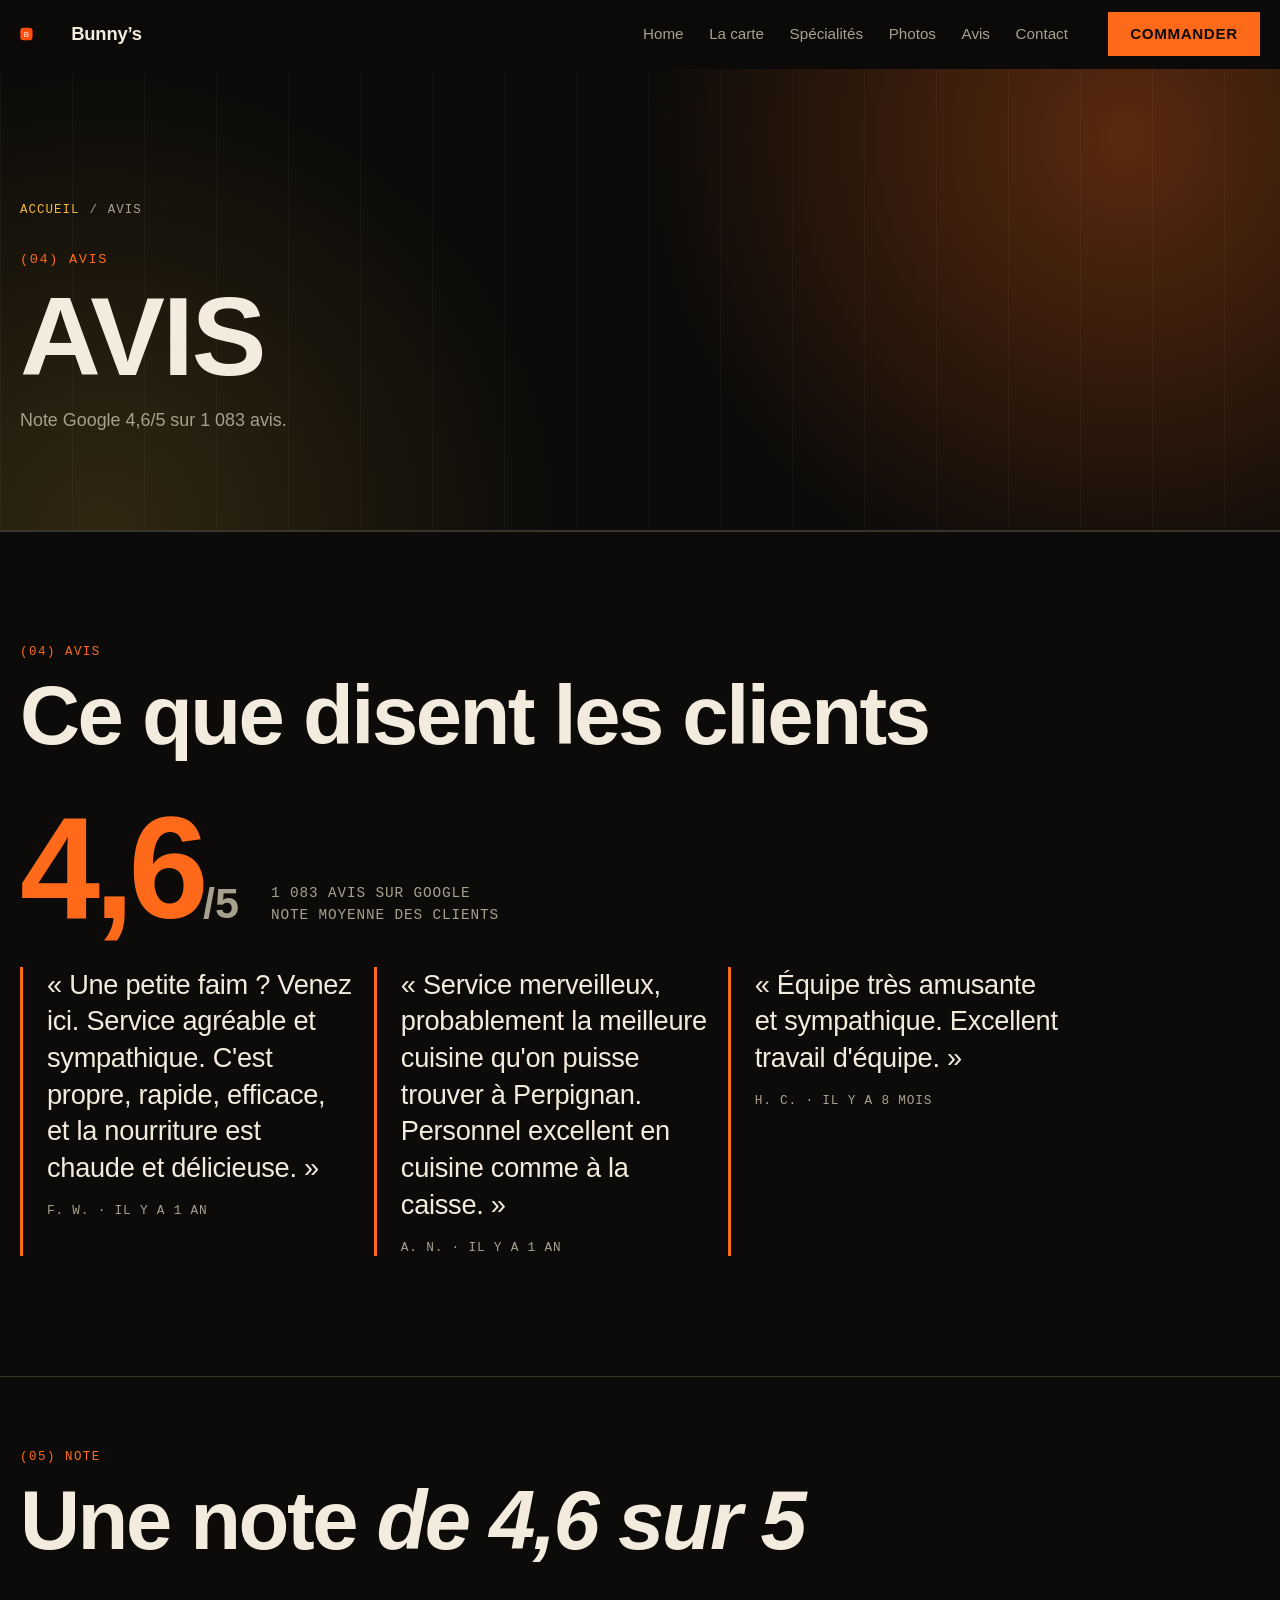
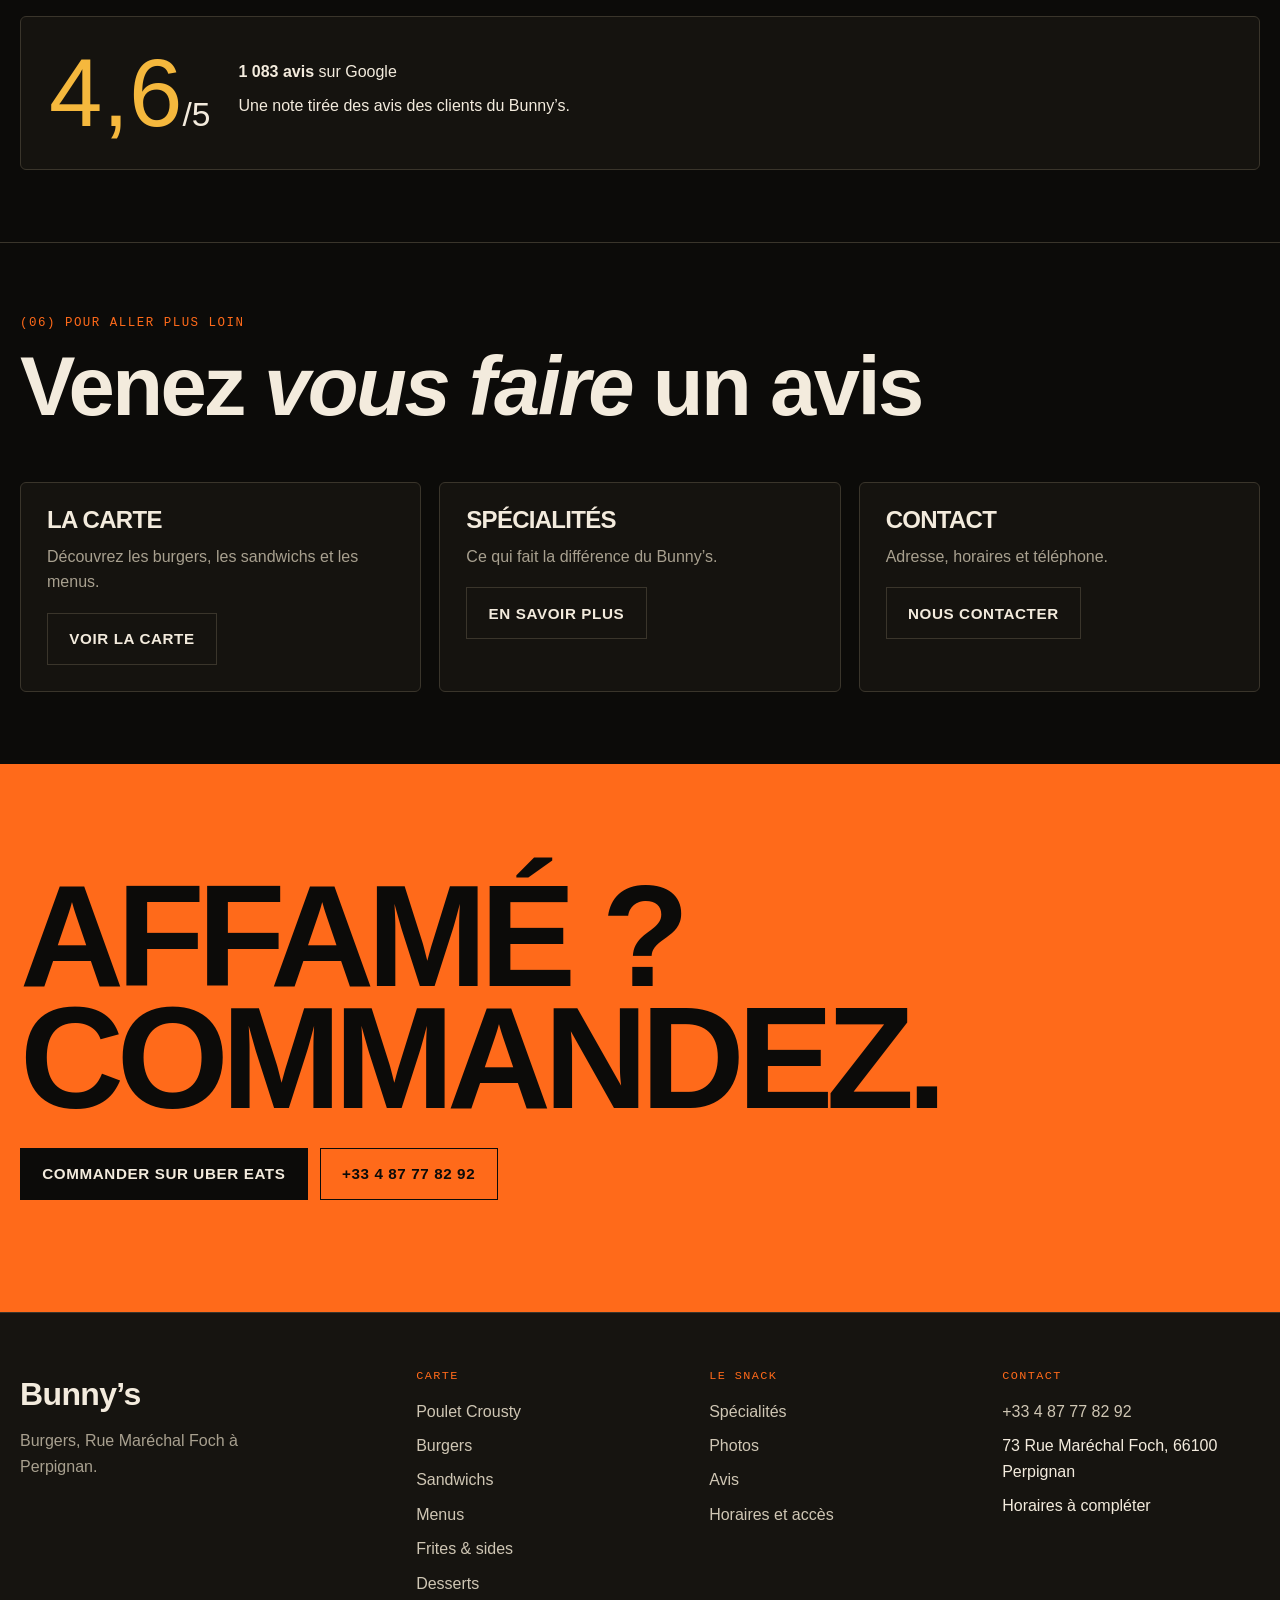
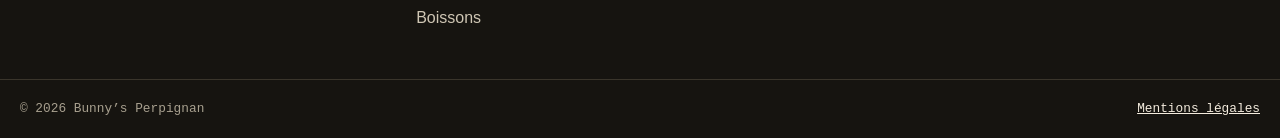
==== avis.html @ 5ab5290e "Bunny2: Perpignan site with menu, reviews, business info and new icons Co-Authored-By: Claude Haiku " ====
<!doctype html>
<html lang="fr">
<head>
  <meta charset="utf-8">
  <meta name="viewport" content="width=device-width, initial-scale=1">
  <title>Avis · Bunny’s Perpignan</title>
  <meta name="description" content="Les avis clients du Bunny’s à Perpignan. Note Google 4,6/5 sur 1 083 avis.">
  <meta name="theme-color" content="#0C0B09">
  <meta name="color-scheme" content="dark">
  <link rel="icon" href="assets/img/favicon.svg" type="image/svg+xml">
  <link rel="stylesheet" href="assets/css/styles.css">
  <link rel="stylesheet" href="assets/css/subpages.css">
  <script>
    document.documentElement.classList.add('js');
    setTimeout(function () {
      if (!window.__ready) document.documentElement.classList.remove('js');
    }, 2500);
  </script>
  <meta property="og:type" content="website">
  <meta property="og:locale" content="fr_FR">
  <meta property="og:site_name" content="Bunny’s Perpignan">
  <meta property="og:title" content="Avis · Bunny’s Perpignan">
  <meta property="og:description" content="Les avis clients du Bunny’s à Perpignan. Note Google 4,6/5 sur 1 083 avis.">
</head>
<body>
  <a class="cn-skip" href="#main">Aller au contenu</a>
  <div class="cn-progress" data-progress aria-hidden="true"></div>

  <header class="cn-header">
    <nav class="cn-nav cn-wrap" aria-label="Navigation principale">
      <a class="cn-brand" href="index.html" aria-label="Bunny’s Perpignan, retour en haut">
        <img src="assets/img/logo-mark.svg" width="40" height="40" alt="">
        <span class="cn-brand__name">Bunny’s</span>
      </a>

      <ul class="cn-nav__links">
        <li><a href="index.html">Home</a></li>
        <li><a href="menu.html">La carte</a></li>
        <li><a href="pain.html">Spécialités</a></li>
        <li><a href="gallery.html">Photos</a></li>
        <li><a href="avis.html" aria-current="page">Avis</a></li>
        <li><a href="contact.html">Contact</a></li>
      </ul>

      <a class="cn-btn cn-btn--flame cn-nav__cta" href="https://www.ubereats.com/fr/store/le-cheese-pain-beziers/W6fayCsMTCiTx0mBuVoWzQ" rel="noopener">Commander</a>

      <button class="cn-burger" type="button" data-burger aria-expanded="false" aria-controls="drawer">
        <span class="cn-burger__label">Menu</span>
        <span class="cn-burger__bars" aria-hidden="true"></span>
      </button>
    </nav>
  </header>

  <div class="cn-drawer" id="drawer" hidden>
    <div class="cn-wrap cn-drawer__inner">
      <div class="cn-drawer__top">
        <span class="cn-drawer__title">Bunny’s</span>
        <button class="cn-icon-btn" type="button" data-drawer-close aria-label="Fermer le menu">
          <svg class="cn-icon" aria-hidden="true"><use href="#icon-close"></use></svg>
        </button>
      </div>
      <ol class="cn-drawer__links">
        <li><a href="index.html"><span>01</span>Home</a></li>
        <li><a href="menu.html"><span>02</span>La carte</a></li>
        <li><a href="pain.html"><span>03</span>Spécialités</a></li>
        <li><a href="gallery.html"><span>04</span>Photos</a></li>
        <li><a href="avis.html"><span>05</span>Avis</a></li>
        <li><a href="contact.html"><span>06</span>Contact</a></li>
      </ol>
      <ul class="cn-drawer__meta">
        <li data-open-status>Ouvert · Ferme à 00:00</li>
        <li>73 Rue Maréchal Foch, 66100 Perpignan</li>
        <li><a href="tel:+33487778292">+33 4 87 77 82 92</a></li>
      </ul>
    </div>
  </div>


  <main id="main">
    <section class="sp-hero">
      <div class="sp-hero__inner cn-wrap">
        <nav class="sp-hero__crumbs" aria-label="Fil d'Ariane"><a href="index.html">Accueil</a><span aria-hidden="true">/</span><span>Avis</span></nav>
        <p class="sp-hero__kicker">(04) Avis</p>
        <h1 class="sp-hero__title">Avis</h1>
        <p class="sp-hero__lead">Note Google 4,6/5 sur 1 083 avis.</p>
      </div>
    </section>

<section class="cn-section cn-avis" id="avis" aria-labelledby="avis-title">
      <div class="cn-wrap">
        <header class="cn-section__head cn-reveal">
          <p class="cn-kicker cn-kicker--flame">(04) Avis</p>
          <h2 class="cn-h2" id="avis-title">Ce que disent les clients</h2>
        </header>
        <div class="cn-avis__top cn-reveal">
          <p class="cn-avis__score">4,6<span>/5</span></p>
          <p class="cn-avis__count">1 083 avis sur Google<br>Note moyenne des clients</p>
        </div>
        <ul class="cn-quotes">
          <li class="cn-quote cn-reveal">
            <p class="cn-quote__text">« Une petite faim ? Venez ici. Service agréable et sympathique. C'est propre, rapide, efficace, et la nourriture est chaude et délicieuse. »</p>
            <p class="cn-quote__who">F. W. · il y a 1 an</p>
          </li>
          <li class="cn-quote cn-reveal" style="--delay:.08s">
            <p class="cn-quote__text">« Service merveilleux, probablement la meilleure cuisine qu'on puisse trouver à Perpignan. Personnel excellent en cuisine comme à la caisse. »</p>
            <p class="cn-quote__who">A. N. · il y a 1 an</p>
          </li>
          <li class="cn-quote cn-reveal" style="--delay:.16s">
            <p class="cn-quote__text">« Équipe très amusante et sympathique. Excellent travail d'équipe. »</p>
            <p class="cn-quote__who">H. C. · il y a 8 mois</p>
          </li>
        </ul>
      </div>
    </section>
    <section class="cn-section sp-section">
      <div class="cn-wrap">
        <header class="cn-section__head cn-reveal">
          <p class="cn-kicker cn-kicker--flame">(05) Note</p>
          <h2 class="cn-h2">Une note <em>de 4,6 sur 5</em></h2>
        </header>
        <div class="sp-stat cn-reveal">
          <p class="sp-stat__score">4,6<span>/5</span></p>
          <div>
            <p class="sp-stat__text"><strong>1 083 avis</strong> sur Google</p>
            <p class="sp-stat__text">Une note tirée des avis des clients du Bunny’s.</p>
          </div>
        </div>
      </div>
    </section>

    <section class="cn-section sp-section">
      <div class="cn-wrap">
        <header class="cn-section__head cn-reveal">
          <p class="cn-kicker cn-kicker--flame">(06) Pour aller plus loin</p>
          <h2 class="cn-h2">Venez <em>vous faire</em> un avis</h2>
        </header>
        <div class="sp-cards">
          <article class="sp-card cn-reveal">
            <h3 class="sp-card__title">La carte</h3>
            <p class="sp-card__text">Découvrez les burgers, les sandwichs et les menus.</p>
            <a class="cn-btn cn-btn--ghost sp-card__link" href="menu.html">Voir la carte</a>
          </article>
          <article class="sp-card cn-reveal">
            <h3 class="sp-card__title">Spécialités</h3>
            <p class="sp-card__text">Ce qui fait la différence du Bunny’s.</p>
            <a class="cn-btn cn-btn--ghost sp-card__link" href="pain.html">En savoir plus</a>
          </article>
          <article class="sp-card cn-reveal">
            <h3 class="sp-card__title">Contact</h3>
            <p class="sp-card__text">Adresse, horaires et téléphone.</p>
            <a class="cn-btn cn-btn--ghost sp-card__link" href="contact.html">Nous contacter</a>
          </article>
        </div>
      </div>
    </section>

    <section class="cn-cta" id="commander" aria-labelledby="cta-title">
      <div class="cn-wrap cn-cta__inner">
        <h2 class="cn-cta__title" id="cta-title">Affamé ?<br>Commandez.</h2>
        <div class="cn-cta__actions">
          <a class="cn-btn cn-btn--ink" href="https://www.ubereats.com/fr/store/le-cheese-pain-beziers/W6fayCsMTCiTx0mBuVoWzQ" rel="noopener">Commander sur Uber Eats</a>
          <a class="cn-btn cn-btn--ghost-ink" href="tel:+33487778292">+33 4 87 77 82 92</a>
        </div>
      </div>
    </section>
  </main>

  <footer class="cn-footer">
    <div class="cn-wrap cn-footer__grid">
      <div>
        <p class="cn-footer__brand">Bunny’s</p>
        <p class="cn-footer__blurb">Burgers, Rue Maréchal Foch à Perpignan.</p>
      </div>
      <nav aria-labelledby="footer-carte">
        <h2 class="cn-footer__title" id="footer-carte">Carte</h2>
        <ul class="cn-footer__links">
          <li><a href="menu.html" data-menu-target="poulet">Poulet Crousty</a></li>
          <li><a href="menu.html" data-menu-target="burgers">Burgers</a></li>
          <li><a href="menu.html" data-menu-target="cheese">Sandwichs</a></li>
          <li><a href="menu.html" data-menu-target="menus">Menus</a></li>
          <li><a href="menu.html" data-menu-target="frites">Frites &amp; sides</a></li>
          <li><a href="menu.html" data-menu-target="desserts">Desserts</a></li>
          <li><a href="menu.html" data-menu-target="boissons">Boissons</a></li>
        </ul>
      </nav>
      <nav aria-labelledby="footer-snack">
        <h2 class="cn-footer__title" id="footer-snack">Le snack</h2>
        <ul class="cn-footer__links">
          <li><a href="pain.html">Spécialités</a></li>
          <li><a href="gallery.html">Photos</a></li>
          <li><a href="avis.html">Avis</a></li>
          <li><a href="contact.html">Horaires et accès</a></li>
        </ul>
      </nav>
      <div>
        <h2 class="cn-footer__title">Contact</h2>
        <ul class="cn-footer__links">
          <li><a href="tel:+33487778292">+33 4 87 77 82 92</a></li>
          <li>73 Rue Maréchal Foch, 66100 Perpignan</li>
          <li data-open-status>Ouvert · Ferme à 00:00</li>
        </ul>
      </div>
    </div>
    <div class="cn-footer__bottom">
      <div class="cn-wrap cn-footer__bottom-inner">
        <p>© <span id="year">2026</span> Bunny’s Perpignan</p>
        <a href="mentions-legales.html">Mentions légales</a>
      </div>
    </div>
  </footer>

  <nav class="cn-dock" aria-label="Actions rapides">
    <a class="cn-dock__btn" href="tel:+33487778292">
      <svg class="cn-icon" aria-hidden="true"><use href="#icon-phone"></use></svg> Appeler
    </a>
    <a class="cn-dock__btn cn-dock__btn--flame" href="menu.html">La carte</a>
  </nav>

  <dialog class="cn-lightbox" id="lightbox" aria-labelledby="lightbox-caption">
    <div class="cn-lightbox__inner">
      <button class="cn-icon-btn cn-lightbox__close" type="button" data-lightbox-close aria-label="Fermer la galerie">
        <svg class="cn-icon" aria-hidden="true"><use href="#icon-close"></use></svg>
      </button>
      <button class="cn-icon-btn" type="button" data-lightbox-prev aria-label="Photo précédente">
        <svg class="cn-icon" aria-hidden="true" style="transform:rotate(180deg)"><use href="#icon-arrow"></use></svg>
      </button>
      <figure class="cn-lightbox__figure">
        <img src="" alt="" width="1200" height="1200">
        <figcaption id="lightbox-caption"><span data-lightbox-caption></span> <span class="cn-lightbox__count" data-lightbox-count></span></figcaption>
      </figure>
      <button class="cn-icon-btn" type="button" data-lightbox-next aria-label="Photo suivante">
        <svg class="cn-icon" aria-hidden="true"><use href="#icon-arrow"></use></svg>
      </button>
    </div>
  </dialog>

  <!-- Inline SVG sprite -->
  <svg width="0" height="0" style="position:absolute" aria-hidden="true" focusable="false">
    <symbol id="icon-arrow" viewBox="0 0 24 24"><path d="M5 12h14M13 6l6 6-6 6" fill="none" stroke="currentColor" stroke-width="2" stroke-linecap="round" stroke-linejoin="round"/></symbol>
    <symbol id="icon-phone" viewBox="0 0 24 24"><path d="M5 4h4l2 5-2.5 1.5a11 11 0 0 0 5 5L15 13l5 2v4a2 2 0 0 1-2 2A16 16 0 0 1 3 6a2 2 0 0 1 2-2" fill="none" stroke="currentColor" stroke-width="2" stroke-linejoin="round"/></symbol>
    <symbol id="icon-close" viewBox="0 0 24 24"><path d="M6 6l12 12M18 6L6 18" fill="none" stroke="currentColor" stroke-width="2" stroke-linecap="round"/></symbol>
  </svg>

  <script src="assets/js/main.js" defer></script>
</body>
</html>
---- assets/css/styles.css ----
/* ==========================================================================
   Cheese Naan Béziers · Template 3 · styles.css
   Dark editorial look. Prefix: cn-   Tokens on :root   Mobile-first
   ========================================================================== */

/* ---------- 1. Fonts & tokens ---------- */
@font-face {
  font-family: "Space Grotesk";
  src: url("../fonts/space-grotesk-latin-wght-normal.woff2") format("woff2");
  font-weight: 300 700;
  font-style: normal;
  font-display: swap;
}
@font-face {
  font-family: "IBM Plex Mono";
  src: url("../fonts/ibm-plex-mono-latin-500-normal.woff2") format("woff2");
  font-weight: 500;
  font-style: normal;
  font-display: swap;
}

:root {
  --ink: #0C0B09;
  --ink-2: #161410;
  --line: #3A352B;
  --bone: #F3EBDD;
  --muted: #A8A08F;
  --flame: #FF6A1A;
  --turmeric: #F5B83D;

  --font-display: "Space Grotesk", "Helvetica Neue", Arial, system-ui, sans-serif;
  --font-mono: "IBM Plex Mono", ui-monospace, "SFMono-Regular", Menlo, Consolas, monospace;

  --header-h: 68px;
}

/* ---------- 2. Base ---------- */
*,
*::before,
*::after { box-sizing: border-box; }

html {
  scroll-behavior: smooth;
  -webkit-text-size-adjust: 100%;
}

body {
  margin: 0;
  background: var(--ink);
  color: var(--bone);
  font: 400 1rem/1.6 var(--font-display);
  overflow-x: hidden;
}
body.is-locked { overflow: hidden; }
body { padding-bottom: 84px; }

img,
svg { display: block; max-width: 100%; }

h1, h2, h3, h4, p, ul, ol, figure, dl, dd { margin: 0; }
ul, ol { padding: 0; list-style: none; }
a { color: inherit; }

h1, h2, h3, h4 {
  font-weight: 700;
  line-height: .95;
  letter-spacing: -0.03em;
}

:focus-visible {
  outline: 2px solid var(--flame);
  outline-offset: 3px;
}

.cn-visually-hidden {
  position: absolute;
  width: 1px;
  height: 1px;
  overflow: hidden;
  clip: rect(0 0 0 0);
  white-space: nowrap;
}

.cn-skip {
  position: absolute;
  left: 16px;
  top: -100px;
  z-index: 100;
  padding: 10px 16px;
  background: var(--flame);
  color: var(--ink);
  font-weight: 700;
  text-decoration: none;
}
.cn-skip:focus { top: 16px; }

/* Visible placeholder marker: replace before going live */
.placeholder {
  background: var(--turmeric);
  color: var(--ink);
  padding: 0 .3em;
  font-weight: 700;
}

.cn-wrap {
  width: min(100% - 32px, 1240px);
  margin-inline: auto;
}

.cn-section {
  padding-block: clamp(4rem, 9vw, 7rem);
  border-top: 1px solid var(--line);
  scroll-margin-top: calc(var(--header-h) + 8px);
}

.cn-section__head {
  display: grid;
  gap: .9rem;
  margin-bottom: clamp(2rem, 5vw, 3.5rem);
}

.cn-h2 {
  font-size: clamp(2.6rem, 7vw, 5.2rem);
  text-transform: none;
}

.cn-kicker {
  font: 500 .78rem/1.4 var(--font-mono);
  letter-spacing: .12em;
  text-transform: uppercase;
  color: var(--muted);
}
.cn-kicker--flame { color: var(--flame); }

.cn-note {
  font-size: .9rem;
  color: var(--muted);
  margin-top: 1rem;
}

.cn-icon {
  width: 1.1em;
  height: 1.1em;
  flex: none;
  color: currentColor;
}

.cn-photo {
  width: 100%;
  height: 100%;
  object-fit: cover;
  background: linear-gradient(160deg, #2A241B 0%, #161410 100%);
}

/* ---------- 3. Buttons ---------- */
.cn-btn {
  position: relative;
  display: inline-flex;
  align-items: center;
  justify-content: center;
  gap: .6em;
  min-height: 52px;
  padding: .8em 1.4em;
  border: 1px solid var(--bone);
  border-radius: 0;
  background: transparent;
  color: var(--bone);
  font: 700 .95rem/1 var(--font-display);
  letter-spacing: .04em;
  text-transform: uppercase;
  text-decoration: none;
  cursor: pointer;
  transition: background-color .2s ease, color .2s ease, border-color .2s ease;
}
.cn-btn:hover { background: var(--bone); color: var(--ink); }

.cn-btn--flame {
  background: var(--flame);
  border-color: var(--flame);
  color: var(--ink);
}
.cn-btn--flame:hover { background: var(--bone); border-color: var(--bone); }

.cn-btn--ghost { border-color: var(--line); }
.cn-btn--ghost:hover { border-color: var(--bone); }

.cn-btn--ink {
  background: var(--ink);
  border-color: var(--ink);
  color: var(--bone);
}
.cn-btn--ink:hover { background: var(--bone); color: var(--ink); border-color: var(--bone); }

.cn-btn--ghost-ink { border-color: var(--ink); color: var(--ink); }
.cn-btn--ghost-ink:hover { background: var(--ink); color: var(--flame); }

.cn-icon-btn {
  display: inline-grid;
  place-items: center;
  width: 48px;
  height: 48px;
  border: 1px solid var(--bone);
  background: transparent;
  color: var(--bone);
  cursor: pointer;
}
.cn-icon-btn:hover { background: var(--bone); color: var(--ink); }

/* ---------- 4. Header, drawer ---------- */
.cn-progress {
  position: fixed;
  inset: 0 0 auto 0;
  height: 3px;
  z-index: 70;
  background: var(--flame);
  transform-origin: 0 50%;
  transform: scaleX(0);
}

.cn-header {
  position: sticky;
  top: 0;
  z-index: 50;
  background: rgba(12, 11, 9, .92);
  backdrop-filter: blur(8px);
  border-bottom: 1px solid transparent;
  transition: border-color .2s ease;
}
.cn-header.is-scrolled { border-bottom-color: var(--line); }

.cn-nav {
  display: flex;
  align-items: center;
  gap: 1rem;
  min-height: var(--header-h);
}

.cn-brand {
  display: inline-flex;
  align-items: center;
  gap: .7rem;
  text-decoration: none;
  margin-right: auto;
}
.cn-brand__name {
  font-weight: 700;
  font-size: 1.15rem;
  letter-spacing: -0.01em;
}

.cn-nav__links { display: none; }
.cn-nav__cta { display: none; min-height: 44px; padding-block: .6em; }

.cn-burger {
  display: inline-flex;
  align-items: center;
  gap: .7rem;
  min-height: 44px;
  padding: 0;
  border: 0;
  background: none;
  color: var(--bone);
  font: 500 .78rem/1 var(--font-mono);
  letter-spacing: .12em;
  text-transform: uppercase;
  cursor: pointer;
}
.cn-burger__bars,
.cn-burger__bars::before,
.cn-burger__bars::after {
  display: block;
  width: 24px;
  height: 2px;
  background: var(--bone);
  content: "";
}
.cn-burger__bars { position: relative; }
.cn-burger__bars::before { position: absolute; top: -7px; left: 0; }
.cn-burger__bars::after { position: absolute; top: 7px; left: 0; }

.cn-drawer {
  position: fixed;
  inset: 0;
  z-index: 60;
  overflow-y: auto;
  background: var(--ink);
  animation: cn-rise .35s ease both;
}
.cn-drawer[hidden] { display: none; }
.cn-drawer__inner {
  display: flex;
  flex-direction: column;
  min-height: 100%;
  padding-block: 1rem 2rem;
}
.cn-drawer__top {
  display: flex;
  align-items: center;
  justify-content: space-between;
  min-height: var(--header-h);
}
.cn-drawer__title { font-weight: 700; font-size: 1.2rem; }
.cn-drawer__links {
  display: grid;
  margin-block: 2.5rem;
  border-top: 1px solid var(--line);
}
.cn-drawer__links a {
  display: flex;
  align-items: baseline;
  gap: 1rem;
  padding-block: .9rem;
  border-bottom: 1px solid var(--line);
  font-size: clamp(2.4rem, 10vw, 3.4rem);
  font-weight: 700;
  line-height: 1;
  text-decoration: none;
}
.cn-drawer__links a:hover { color: var(--flame); }
.cn-drawer__links span {
  font: 500 .8rem/1 var(--font-mono);
  color: var(--flame);
}
.cn-drawer__meta {
  display: grid;
  gap: .5rem;
  margin-top: auto;
  font: 500 .9rem/1.5 var(--font-mono);
  color: var(--muted);
}

@keyframes cn-rise {
  from { opacity: 0; transform: translateY(16px); }
  to { opacity: 1; transform: none; }
}

/* ---------- 5. Hero: typography only ---------- */
.cn-hero {
  position: relative;
  display: flex;
  align-items: center;
  min-height: calc(100svh - var(--header-h));
  padding-block: 3rem 4rem;
  overflow: hidden;
  background:
    linear-gradient(to right, rgba(243, 235, 221, .05) 1px, transparent 1px) 0 0 / 25% 100%,
    var(--ink);
}
.cn-hero__inner {
  display: grid;
  gap: 2rem;
}
.cn-hero__title {
  display: grid;
  font-size: clamp(4.6rem, 24vw, 15rem);
  font-weight: 700;
  line-height: .82;
  letter-spacing: -0.05em;
  text-transform: uppercase;
}
.cn-hero__line { display: block; }
.cn-hero__line--outline {
  color: transparent;
  -webkit-text-stroke: 2px var(--bone);
}
.cn-hero__foot {
  display: grid;
  gap: 1.5rem;
  padding-top: 2rem;
  border-top: 1px solid var(--line);
}
.cn-hero__lead {
  max-width: 40ch;
  font-size: clamp(1.1rem, 2.4vw, 1.35rem);
  color: var(--bone);
}
.cn-hero__actions {
  display: flex;
  flex-wrap: wrap;
  gap: .75rem;
}
.cn-hero__stats {
  display: grid;
  grid-template-columns: repeat(3, 1fr);
  border-top: 1px solid var(--line);
}
.cn-hero__stats li {
  display: grid;
  gap: .3rem;
  padding: 1rem .25rem 0 0;
}
.cn-stat__value {
  font-size: clamp(1.6rem, 5vw, 2.6rem);
  font-weight: 700;
  line-height: 1;
  color: var(--flame);
}
.cn-stat__label {
  font: 500 .72rem/1.3 var(--font-mono);
  letter-spacing: .08em;
  text-transform: uppercase;
  color: var(--muted);
}

/* ---------- 6. Ticket band ---------- */
.cn-ticket {
  position: relative;
  background: var(--bone);
  color: var(--ink);
}
.cn-ticket::before,
.cn-ticket::after {
  content: "";
  position: absolute;
  left: 0;
  right: 0;
  height: 10px;
  background:
    radial-gradient(circle at 10px 0, var(--ink) 7px, transparent 7.5px) 0 0 / 20px 10px repeat-x;
}
.cn-ticket::before { top: -5px; }
.cn-ticket::after {
  bottom: -5px;
  transform: rotate(180deg);
}
.cn-ticket__grid {
  display: grid;
  grid-template-columns: 1fr;
  padding-block: 2rem;
}
.cn-ticket__cell {
  display: grid;
  gap: .4rem;
  padding: 1.1rem 0;
  border-bottom: 1px dashed var(--ink);
}
.cn-ticket__cell:last-child { border-bottom: 0; }
.cn-ticket__label {
  font: 500 .72rem/1.3 var(--font-mono);
  letter-spacing: .1em;
  text-transform: uppercase;
  color: #4A463D;
}
.cn-ticket__value {
  font-size: 1.25rem;
  font-weight: 700;
  line-height: 1.25;
}
.cn-ticket__value a { text-decoration: underline; text-underline-offset: 4px; }
.cn-ticket__chips {
  display: flex;
  flex-wrap: wrap;
  gap: .4rem;
  margin-top: .3rem;
}
.cn-ticket__chips li {
  padding: .3em .6em;
  border: 1px solid var(--ink);
  font: 500 .8rem/1.2 var(--font-mono);
}

/* ---------- 7. Menu: vertical index + panels ---------- */
.cn-menu__grid {
  display: grid;
  gap: 2rem;
}
.cn-menu__panels { min-width: 0; }
/* Category tabs wrap onto several rows on phones, so every tab is visible. */
.cn-tabs {
  display: flex;
  flex-wrap: wrap;
  gap: 0;
  border: 1px solid var(--line);
}
.cn-index__btn {
  flex: none;
  display: flex;
  align-items: center;
  gap: .6rem;
  min-height: 52px;
  padding: .75em 1.1em;
  border: 0;
  border-right: 1px solid var(--line);
  background: transparent;
  color: var(--muted);
  font: 700 1rem/1 var(--font-display);
  text-align: left;
  white-space: nowrap;
  cursor: pointer;
  transition: background-color .2s ease, color .2s ease;
}
.cn-index__btn span {
  font: 500 .75rem/1 var(--font-mono);
  color: var(--flame);
}
.cn-index__btn:hover { color: var(--bone); }
.cn-index__btn[aria-selected="true"] {
  background: var(--bone);
  color: var(--ink);
}
.cn-index__btn[aria-selected="true"] span { color: var(--flame); }

.cn-panel__title {
  font-size: clamp(1.8rem, 4vw, 2.6rem);
  margin-bottom: 1.5rem;
}
.cn-panel[hidden] { display: none; }

/* Photo-less cards with product code and mono price */
.cn-cards {
  display: grid;
  gap: 1px;
  background: var(--line);
  border: 1px solid var(--line);
}
.cn-card {
  display: grid;
  align-content: start;
  gap: .7rem;
  padding: 1.6rem;
  background: var(--ink-2);
}
.cn-card__code {
  font: 500 .75rem/1 var(--font-mono);
  letter-spacing: .1em;
  color: var(--muted);
}
.cn-card__name {
  font-size: clamp(1.6rem, 3.6vw, 2rem);
}
.cn-card__desc {
  color: #CFC6B4;
  font-size: .98rem;
  min-height: 3.2em;
}
.cn-card__price {
  margin-top: auto;
  padding-top: .8rem;
  border-top: 1px dashed var(--line);
  font: 500 1.35rem/1 var(--font-mono);
  color: var(--flame);
}

.cn-menus {
  display: grid;
  gap: 1rem;
}
.cn-menu-card {
  display: grid;
  gap: .5rem;
  padding: 2rem;
  border: 1px solid var(--flame);
}
.cn-menu-card__tag {
  justify-self: start;
  padding: .3em .6em;
  background: var(--flame);
  color: var(--ink);
  font: 700 .72rem/1 var(--font-mono);
  letter-spacing: .1em;
  text-transform: uppercase;
}
.cn-menu-card__name { font-size: clamp(1.8rem, 4vw, 2.4rem); margin-top: .4rem; }
.cn-menu-card__desc { color: #CFC6B4; }
.cn-menu-card__price {
  margin-top: .8rem;
  font: 500 1.5rem/1 var(--font-mono);
  color: var(--flame);
}

.cn-subhead {
  margin: 2.5rem 0 .4rem;
  color: var(--bone);
}
.cn-subhead:first-of-type { margin-top: 0; }
.cn-menu .cn-note { margin: 0 0 1.25rem; }

/* Classic rows with dotted leaders */
.cn-rows { display: grid; }
.cn-row {
  display: flex;
  align-items: baseline;
  gap: .6rem;
  padding-block: 1rem;
  border-bottom: 1px solid var(--line);
  font-size: 1.15rem;
}
.cn-row__name { font-weight: 700; }
.cn-row__leader {
  flex: 1;
  min-width: 2rem;
  border-bottom: 1px dotted var(--muted);
  transform: translateY(-.3em);
}
.cn-row__price {
  font: 500 1rem/1 var(--font-mono);
  color: var(--flame);
  white-space: nowrap;
}

/* ---------- 8. Signature ---------- */
.cn-signature__grid {
  display: grid;
  gap: 2.5rem;
}
.cn-signature__figure {
  position: relative;
  aspect-ratio: 4 / 5;
  overflow: hidden;
  background: var(--ink-2);
  border: 1px solid var(--line);
}
.cn-signature__figure img {
  position: absolute;
  inset: 0;
}
.cn-signature__caption {
  position: absolute;
  left: 0;
  bottom: 0;
  padding: .6rem .9rem;
  background: var(--flame);
  color: var(--ink);
  font: 700 .78rem/1 var(--font-mono);
  letter-spacing: .08em;
  text-transform: uppercase;
}
.cn-signature__body { display: grid; gap: 1.5rem; align-content: start; }
.cn-signature__body .cn-h2 { font-size: clamp(2.4rem, 6vw, 4.4rem); }
.cn-signature__text {
  max-width: 48ch;
  font-size: 1.1rem;
  color: #CFC6B4;
}
.cn-steps {
  display: grid;
  border-top: 1px solid var(--line);
}
.cn-steps li {
  display: grid;
  grid-template-columns: 4rem 1fr;
  align-items: baseline;
  padding-block: .9rem;
  border-bottom: 1px solid var(--line);
  font-size: 1.1rem;
  font-weight: 700;
}
.cn-steps span {
  font: 500 .85rem/1 var(--font-mono);
  color: var(--flame);
}

/* ---------- 9. Gallery ---------- */
.cn-gallery {
  display: grid;
  grid-template-columns: repeat(2, 1fr);
  gap: 1px;
  background: var(--line);
  border: 1px solid var(--line);
}
.cn-gallery__item {
  position: relative;
  aspect-ratio: 4 / 3;
  padding: 0;
  border: 0;
  background: var(--ink);
  overflow: hidden;
  cursor: zoom-in;
}
.cn-gallery__item img {
  position: absolute;
  inset: 0;
  transition: transform .5s ease, filter .3s ease;
  filter: grayscale(.25);
}
.cn-gallery__item:hover img { transform: scale(1.05); filter: grayscale(0); }

/* ---------- 10. Avis ---------- */
.cn-avis__top {
  display: flex;
  flex-wrap: wrap;
  align-items: flex-end;
  gap: 1rem 2rem;
  margin-bottom: 2.5rem;
}
.cn-avis__score {
  font-size: clamp(5rem, 16vw, 9rem);
  font-weight: 700;
  line-height: .8;
  color: var(--flame);
  letter-spacing: -0.04em;
}
.cn-avis__score span {
  font-size: .3em;
  color: var(--muted);
  letter-spacing: 0;
}
.cn-avis__count {
  font: 500 .9rem/1.5 var(--font-mono);
  color: var(--muted);
  text-transform: uppercase;
  letter-spacing: .06em;
}
/* Phones: reviews are a swipeable carousel; each card peeks in at the edge. */
.cn-quotes {
  display: grid;
  grid-auto-flow: column;
  grid-auto-columns: 84%;
  gap: 1.5rem;
  overflow-x: auto;
  overscroll-behavior-x: contain;
  touch-action: pan-x pan-y;
  scroll-snap-type: x mandatory;
  padding-bottom: .5rem;
  padding-right: 16%; /* lets the last card snap fully into view */
  scrollbar-width: thin;
}
.cn-quote { scroll-snap-align: start; }
/* Each review is a solid card, so a partly scrolled card reads as a card. */
.cn-quote {
  padding: 1.6rem 1.4rem;
  background: var(--ink-2);
  border: 1px solid var(--line);
  border-left: 3px solid var(--flame);
}
.cn-quote__text {
  font-size: clamp(1.3rem, 3vw, 1.7rem);
  font-weight: 500;
  line-height: 1.35;
  letter-spacing: -0.01em;
}
.cn-quote__who {
  margin-top: 1rem;
  font: 500 .8rem/1.3 var(--font-mono);
  letter-spacing: .06em;
  text-transform: uppercase;
  color: var(--muted);
}

/* ---------- 11. Infos: receipt, address, map ---------- */
.cn-infos__grid {
  display: grid;
  gap: 1.5rem;
}
.cn-receipt {
  display: grid;
  align-content: start;
  gap: .8rem;
  padding: 2rem;
  background: var(--bone);
  color: var(--ink);
}
.cn-receipt__title {
  font-size: 1.8rem;
  padding-bottom: .8rem;
  border-bottom: 2px solid var(--ink);
}
.cn-receipt__note {
  font: 500 .78rem/1.5 var(--font-mono);
  color: #4A463D;
}
.cn-hours { display: grid; }
.cn-hours li {
  display: flex;
  justify-content: space-between;
  gap: 1rem;
  padding: .55rem 0;
  border-bottom: 1px dashed var(--ink);
  font-weight: 700;
}
.cn-hours__time {
  font: 500 .9rem/1.5 var(--font-mono);
  text-align: right;
}
.cn-hours li.is-today {
  background: var(--flame);
  padding-inline: .6rem;
  margin-inline: -.6rem;
}

.cn-info {
  display: grid;
  align-content: start;
  gap: 1rem;
  padding: 2rem;
  border: 1px solid var(--line);
  background: var(--ink-2);
}
.cn-info__title {
  font: 500 .78rem/1.3 var(--font-mono);
  letter-spacing: .12em;
  text-transform: uppercase;
  color: var(--flame);
}
.cn-info__title--sub { margin-top: .8rem; }
.cn-info__big {
  font-size: clamp(1.6rem, 3.5vw, 2.1rem);
  font-weight: 700;
  line-height: 1.15;
}
.cn-info__phone {
  font-size: 1.5rem;
  font-weight: 700;
  text-decoration: none;
  border-bottom: 2px solid var(--flame);
}
.cn-info__site { font: 500 .85rem/1.5 var(--font-mono); color: var(--muted); }

.cn-map {
  position: relative;
  min-height: 300px;
  overflow: hidden;
  border: 1px solid var(--line);
  background: var(--ink-2);
}
.cn-map img {
  width: 100%;
  height: 100%;
  min-height: 300px;
  object-fit: cover;
}
.cn-map figcaption {
  position: absolute;
  left: 1rem;
  bottom: 1rem;
}

/* ---------- 12. CTA ---------- */
.cn-cta {
  background: var(--flame);
  color: var(--ink);
  padding-block: clamp(4rem, 9vw, 7rem);
}
.cn-cta__inner {
  display: grid;
  gap: 1.2rem;
  justify-items: start;
}
.cn-cta__title {
  font-size: clamp(3.4rem, 12vw, 9rem);
  font-weight: 700;
  line-height: .85;
  letter-spacing: -0.05em;
  text-transform: uppercase;
}
.cn-cta__status {
  font: 500 .9rem/1.4 var(--font-mono);
  text-transform: uppercase;
  letter-spacing: .08em;
}
.cn-cta__actions {
  display: flex;
  flex-wrap: wrap;
  gap: .75rem;
  margin-top: .5rem;
}
.cn-cta .placeholder { color: var(--ink); }

/* ---------- 13. Footer ---------- */
.cn-footer {
  background: var(--ink-2);
  border-top: 1px solid var(--line);
  padding-top: 3.5rem;
}
.cn-footer__grid {
  display: grid;
  gap: 2.2rem;
}
.cn-footer__brand {
  font-size: 2rem;
  font-weight: 700;
  letter-spacing: -0.02em;
}
.cn-footer__blurb {
  margin-top: .5rem;
  color: var(--muted);
  max-width: 30ch;
}
.cn-footer__social { margin-top: 1rem; }
.cn-footer__title {
  font: 500 .74rem/1.3 var(--font-mono);
  letter-spacing: .12em;
  text-transform: uppercase;
  color: var(--flame);
  margin-bottom: .9rem;
}
.cn-footer__links { display: grid; gap: .55rem; }
.cn-footer__links a { text-decoration: none; color: #CFC6B4; }
.cn-footer__links a:hover { color: var(--flame); }
.cn-footer__bottom {
  margin-top: 3rem;
  border-top: 1px solid var(--line);
  padding-block: 1.25rem;
  font: 500 .8rem/1.4 var(--font-mono);
  color: var(--muted);
}
.cn-footer__bottom-inner {
  display: flex;
  flex-wrap: wrap;
  gap: .5rem 1.5rem;
  justify-content: space-between;
}
.cn-footer__bottom a { color: var(--bone); }

/* ---------- 14. Mobile dock ---------- */
.cn-dock {
  position: fixed;
  inset: auto 0 0 0;
  z-index: 40;
  display: grid;
  grid-template-columns: 1fr 1fr;
  background: var(--ink);
  border-top: 1px solid var(--line);
  padding: .6rem 16px calc(.6rem + env(safe-area-inset-bottom));
  gap: .5rem;
}
.cn-dock__btn {
  display: inline-flex;
  align-items: center;
  justify-content: center;
  gap: .5em;
  min-height: 48px;
  border: 1px solid var(--bone);
  color: var(--bone);
  font: 700 .9rem/1 var(--font-display);
  letter-spacing: .04em;
  text-transform: uppercase;
  text-decoration: none;
}
.cn-dock__btn--flame {
  background: var(--flame);
  border-color: var(--flame);
  color: var(--ink);
}

/* ---------- 15. Lightbox ---------- */
.cn-lightbox {
  width: min(100% - 24px, 1100px);
  max-height: calc(100svh - 24px);
  padding: 0;
  border: 1px solid var(--line);
  background: var(--ink);
  color: var(--bone);
}
.cn-lightbox::backdrop { background: rgba(12, 11, 9, .9); }
.cn-lightbox[open] { display: block; }
.cn-lightbox__inner {
  display: grid;
  grid-template-columns: auto 1fr auto;
  align-items: center;
  gap: .75rem;
  padding: 1rem;
}
.cn-lightbox__figure { display: grid; gap: .6rem; min-width: 0; }
.cn-lightbox__figure img {
  width: 100%;
  max-height: calc(100svh - 170px);
  object-fit: contain;
  background: var(--ink-2);
}
.cn-lightbox__figure figcaption { font: 500 .85rem/1.4 var(--font-mono); text-transform: uppercase; }
.cn-lightbox__count { color: var(--muted); margin-left: .5rem; }
.cn-lightbox__close {
  position: absolute;
  top: .5rem;
  right: .5rem;
  z-index: 1;
  background: var(--ink);
}

/* ---------- 16. Reveal ---------- */
.cn-reveal {
  transition:
    opacity .7s ease var(--delay, 0s),
    transform .7s ease var(--delay, 0s);
}
.js .cn-reveal:not(.is-visible) {
  opacity: 0;
  transform: translateY(20px);
}

/* ---------- 17. Legal page ---------- */
.cn-legal {
  width: min(100% - 32px, 768px);
  padding-block: clamp(3rem, 7vw, 5rem);
}
.cn-legal__title {
  margin-top: .8rem;
  font-size: clamp(2.6rem, 8vw, 4.2rem);
}
.cn-legal__updated {
  margin-top: 1rem;
  margin-bottom: 1.25rem;
  color: var(--muted);
  font: 500 .85rem/1.5 var(--font-mono);
}
.cn-legal__updated .placeholder {
  margin-left: .6em;
}
.cn-legal__section {
  padding-block: 2.2rem;
  border-top: 1px solid var(--line);
}
.cn-legal__h {
  display: flex;
  flex-wrap: wrap;
  gap: .3rem .7rem;
  margin-bottom: 1.1rem;
  font-size: clamp(1.4rem, 4vw, 1.8rem);
}
.cn-legal__h span { color: var(--flame); font: 500 .9em/1.2 var(--font-mono); }
.cn-legal__section p + p { margin-top: .8rem; }
.cn-legal__section a { color: var(--flame); font-weight: 700; }
.cn-legal__dl { display: grid; gap: .2rem 1rem; }
.cn-legal__dl dt {
  margin-top: .7rem;
  font: 500 .78rem/1.4 var(--font-mono);
  letter-spacing: .06em;
  text-transform: uppercase;
  color: var(--muted);
}
.cn-legal__dl dd { font-size: 1.05rem; }
.cn-legal__back { margin-top: 2.5rem; }

/* ---------- 18. Breakpoints ---------- */
@media (min-width: 560px) {
  .cn-hero__stats li { padding-right: 1rem; }
  .cn-gallery { grid-template-columns: repeat(3, 1fr); }
  .cn-cards { grid-template-columns: repeat(2, 1fr); }
  .cn-legal__dl { grid-template-columns: 220px 1fr; }
  .cn-legal__dl dt { margin-top: .3rem; }
}

@media (min-width: 760px) {
  .cn-ticket__grid { grid-template-columns: repeat(4, 1fr); }
  .cn-ticket__cell {
    padding: 0 1.25rem;
    border-bottom: 0;
    border-right: 1px dashed var(--ink);
  }
  .cn-ticket__cell:first-child { padding-left: 0; }
  .cn-ticket__cell:last-child { border-right: 0; }
  .cn-menus { grid-template-columns: 1fr 1fr; }
  .cn-signature__grid { grid-template-columns: 1fr 1fr; align-items: center; gap: 4rem; }
  .cn-quotes { grid-auto-flow: row; grid-template-columns: repeat(3, 1fr); gap: 2.5rem; overflow: visible; }
  .cn-quote { padding: 0 0 0 1.5rem; background: none; border: 0; border-left: 3px solid var(--flame); }
  .cn-infos__grid { grid-template-columns: 1fr 1fr; }
  .cn-map { grid-column: span 2; min-height: 360px; }
  .cn-map img { min-height: 360px; }
  .cn-footer__grid { grid-template-columns: 1.4fr 1fr 1fr 1fr; }
  .cn-dock { display: none; }
  body { padding-bottom: 0; }
  .cn-nav__cta { display: inline-flex; }
  .cn-hero__foot { grid-template-columns: 1fr auto; align-items: end; }
}

@media (min-width: 900px) {
  .cn-burger { display: none; }
  .cn-drawer { display: none !important; }
  .cn-nav__links {
    display: flex;
    gap: 1.6rem;
    font-size: .95rem;
    font-weight: 500;
  }
  .cn-nav__links a {
    text-decoration: none;
    color: var(--muted);
    transition: color .2s ease;
  }
  .cn-nav__links a:hover { color: var(--bone); }
  .cn-nav__cta { margin-left: 1.5rem; }
  .cn-menu__grid { grid-template-columns: 260px 1fr; align-items: start; gap: 3rem; }
  .cn-tabs { flex-direction: column; border-bottom: 1px solid var(--line); overflow: visible; }
  .cn-index__btn { border-right: 0; border-bottom: 1px solid var(--line); }
  .cn-index__btn[aria-selected="true"] { box-shadow: inset 4px 0 0 var(--flame); }
  .cn-cards { grid-template-columns: repeat(2, 1fr); }
  .cn-gallery { grid-template-columns: repeat(3, 1fr); }
  .cn-infos__grid { grid-template-columns: 1fr 1fr 1fr; }
  .cn-map { grid-column: auto; min-height: 100%; }
  .cn-map img { height: 100%; }
}

@media (min-width: 1100px) {
  .cn-cards { grid-template-columns: repeat(2, 1fr); }
}

/* ---------- 19. Reduced motion ---------- */
@media (prefers-reduced-motion: reduce) {
  *,
  *::before,
  *::after {
    animation-duration: .01ms !important;
    animation-iteration-count: 1 !important;
    transition-duration: .01ms !important;
    scroll-behavior: auto !important;
  }
  .cn-reveal,
  .js .cn-reveal:not(.is-visible) {
    opacity: 1;
    transform: none;
  }
}
---- assets/css/subpages.css ----
/* Sub-pages: menu, naan, gallery, avis, contact (Cheese Naan) */

.sp-hero {
  position: relative;
  overflow: hidden;
  padding: calc(var(--header-h) + 64px) 0 clamp(56px, 8vw, 96px);
  background:
    radial-gradient(circle at 88% 15%, rgba(255, 106, 26, 0.32) 0, rgba(255, 106, 26, 0) 40%),
    radial-gradient(circle at 8% 100%, rgba(245, 184, 61, 0.16) 0, rgba(245, 184, 61, 0) 36%),
    var(--ink);
  color: var(--bone);
  border-bottom: 1px solid var(--line);
}
.sp-hero::after {
  content: "";
  position: absolute;
  inset: 0;
  pointer-events: none;
  background: repeating-linear-gradient(90deg, rgba(243, 235, 221, 0.03) 0 1px, transparent 1px 72px);
}
.sp-hero__inner {
  position: relative;
  z-index: 1;
}
.sp-hero__crumbs {
  display: flex;
  gap: 10px;
  align-items: center;
  font-family: var(--font-mono);
  font-size: 0.78rem;
  letter-spacing: 0.08em;
  text-transform: uppercase;
  color: var(--muted);
  margin-bottom: 28px;
}
.sp-hero__crumbs a {
  color: var(--turmeric);
  text-decoration: none;
}
.sp-hero__kicker {
  font-family: var(--font-mono);
  font-size: 0.85rem;
  letter-spacing: 0.12em;
  text-transform: uppercase;
  color: var(--flame);
  margin: 0 0 14px;
}
.sp-hero__title {
  font-family: var(--font-display);
  font-weight: 700;
  font-size: clamp(3rem, 9vw, 7rem);
  line-height: 0.92;
  letter-spacing: -0.02em;
  text-transform: uppercase;
  margin: 0 0 18px;
  color: var(--bone);
}
.sp-hero__lead {
  max-width: 52ch;
  font-size: clamp(1rem, 1.4vw, 1.15rem);
  color: var(--muted);
  margin: 0;
}

/* Keep the home-page sections readable on their own page */
.cn-section:first-of-type {
  padding-top: clamp(56px, 8vw, 88px);
}
.page-avis-grid,
.cn-avis .cn-quotes {
  display: grid;
  gap: 20px;
  grid-template-columns: 1fr;
}
@media (min-width: 760px) {
  .cn-avis .cn-quotes { grid-template-columns: 1fr 1fr; }
}
@media (min-width: 1024px) {
  .cn-avis .cn-quotes { grid-template-columns: 1fr 1fr 1fr; }
}

/* Extra sections on the sub-pages */
.sp-section { padding-top: clamp(40px, 6vw, 72px); padding-bottom: clamp(40px, 6vw, 72px); }
.sp-cards {
  display: grid;
  gap: 18px;
  grid-template-columns: 1fr;
}
@media (min-width: 760px) { .sp-cards { grid-template-columns: 1fr 1fr; } }
@media (min-width: 1024px) { .sp-cards { grid-template-columns: repeat(3, 1fr); } }
.sp-card {
  display: flex;
  flex-direction: column;
  gap: 12px;
  padding: 26px;
  border: 1px solid var(--line);
  background: #15130f;
  border-radius: 6px;
}
.sp-card__title {
  font-family: var(--font-display);
  font-size: 1.5rem;
  text-transform: uppercase;
  margin: 0;
  color: var(--bone);
}
.sp-card__text { margin: 0; color: var(--muted); }
.sp-card__link { align-self: flex-start; margin-top: 6px; }
.sp-split {
  display: flex;
  flex-wrap: wrap;
  align-items: center;
  justify-content: space-between;
  gap: 24px;
  padding: 28px;
  border: 1px solid var(--line);
  background: #15130f;
  border-radius: 6px;
}
.sp-split__text { margin: 0; max-width: 60ch; color: var(--bone); }
.sp-stat {
  display: flex;
  flex-wrap: wrap;
  align-items: center;
  gap: 28px;
  padding: 28px;
  border: 1px solid var(--line);
  background: #15130f;
  border-radius: 6px;
}
.sp-stat__score {
  margin: 0;
  font-family: var(--font-display);
  font-size: clamp(4rem, 9vw, 6rem);
  line-height: 1;
  color: var(--turmeric);
}
.sp-stat__score span { font-size: 0.35em; color: var(--bone); }
.sp-stat__text { margin: 0 0 8px; color: var(--bone); }
.sp-chips {
  display: flex;
  flex-wrap: wrap;
  gap: 12px;
  list-style: none;
  padding: 0;
  margin: 0;
}
.sp-chips li {
  padding: 12px 18px;
  border: 1px solid var(--line-strong, var(--line));
  border-radius: 999px;
  color: var(--bone);
  font-family: var(--font-mono);
  font-size: 0.85rem;
  letter-spacing: 0.04em;
}
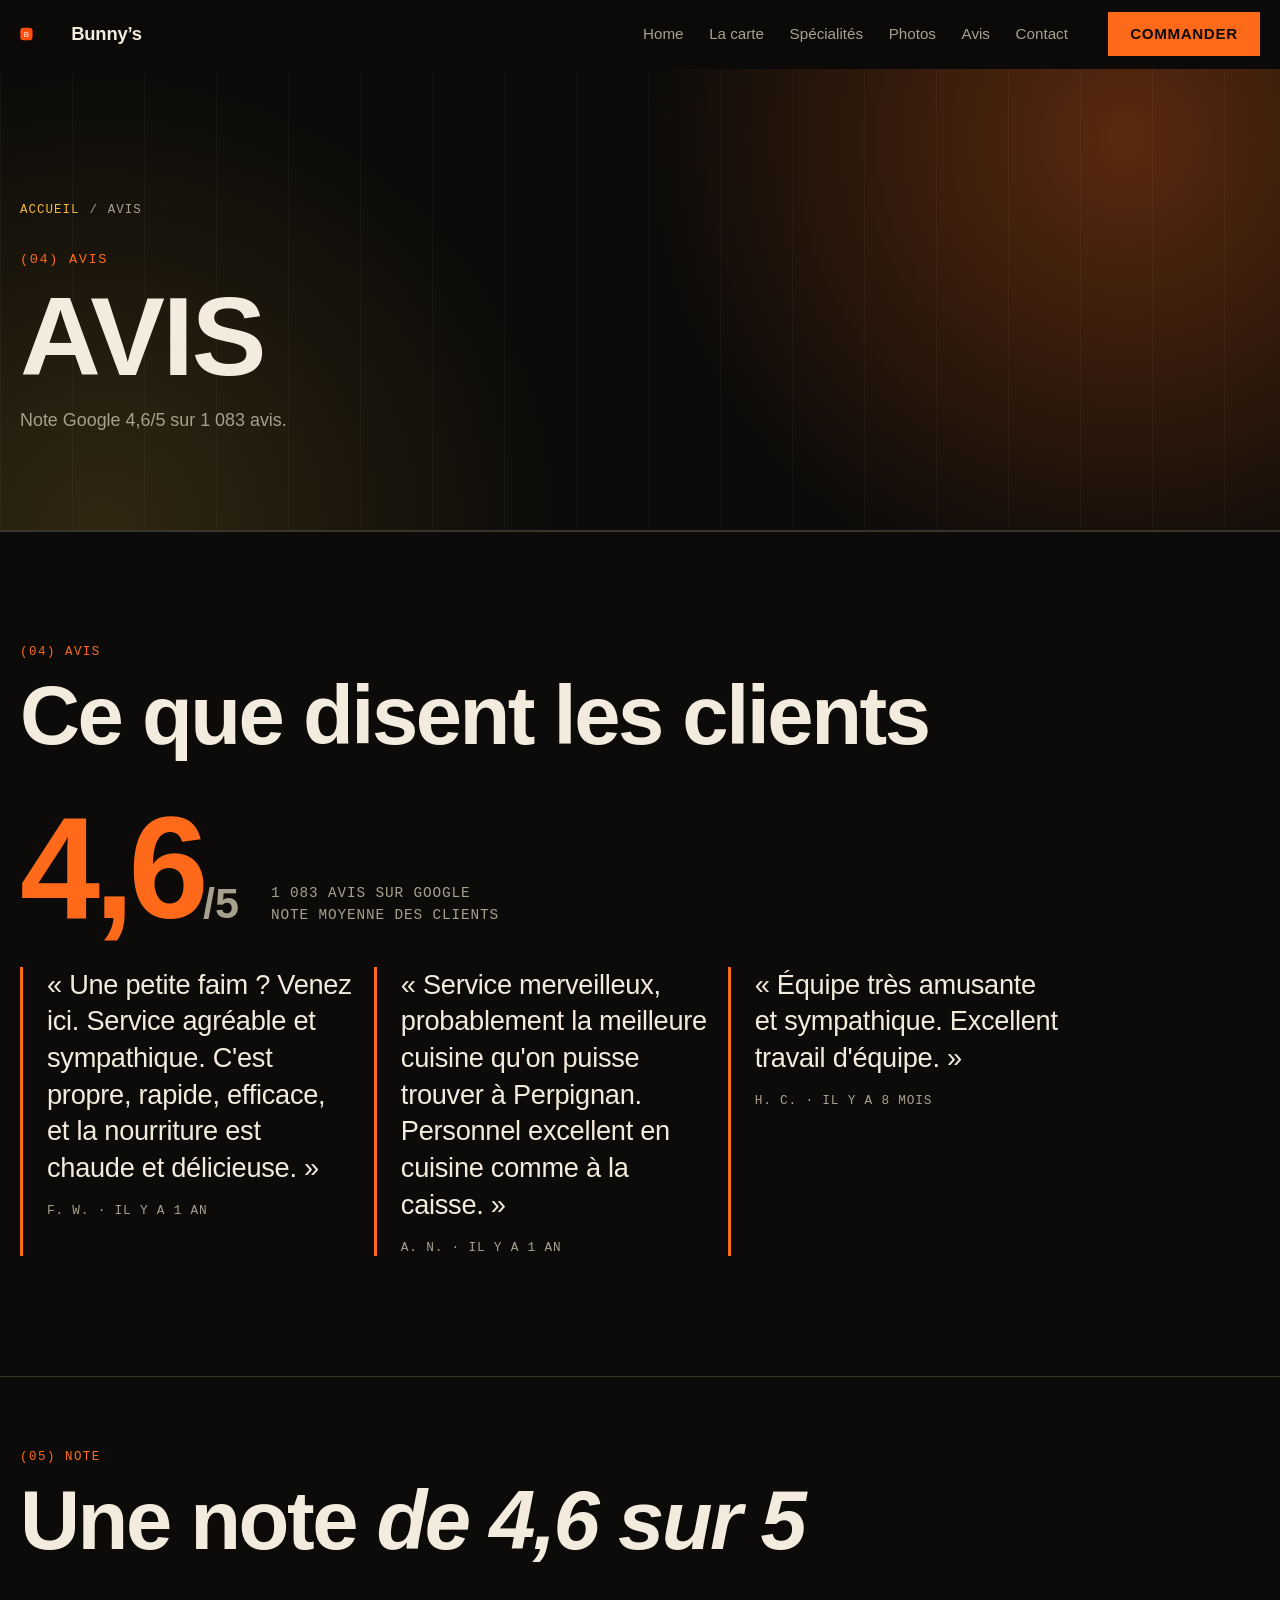
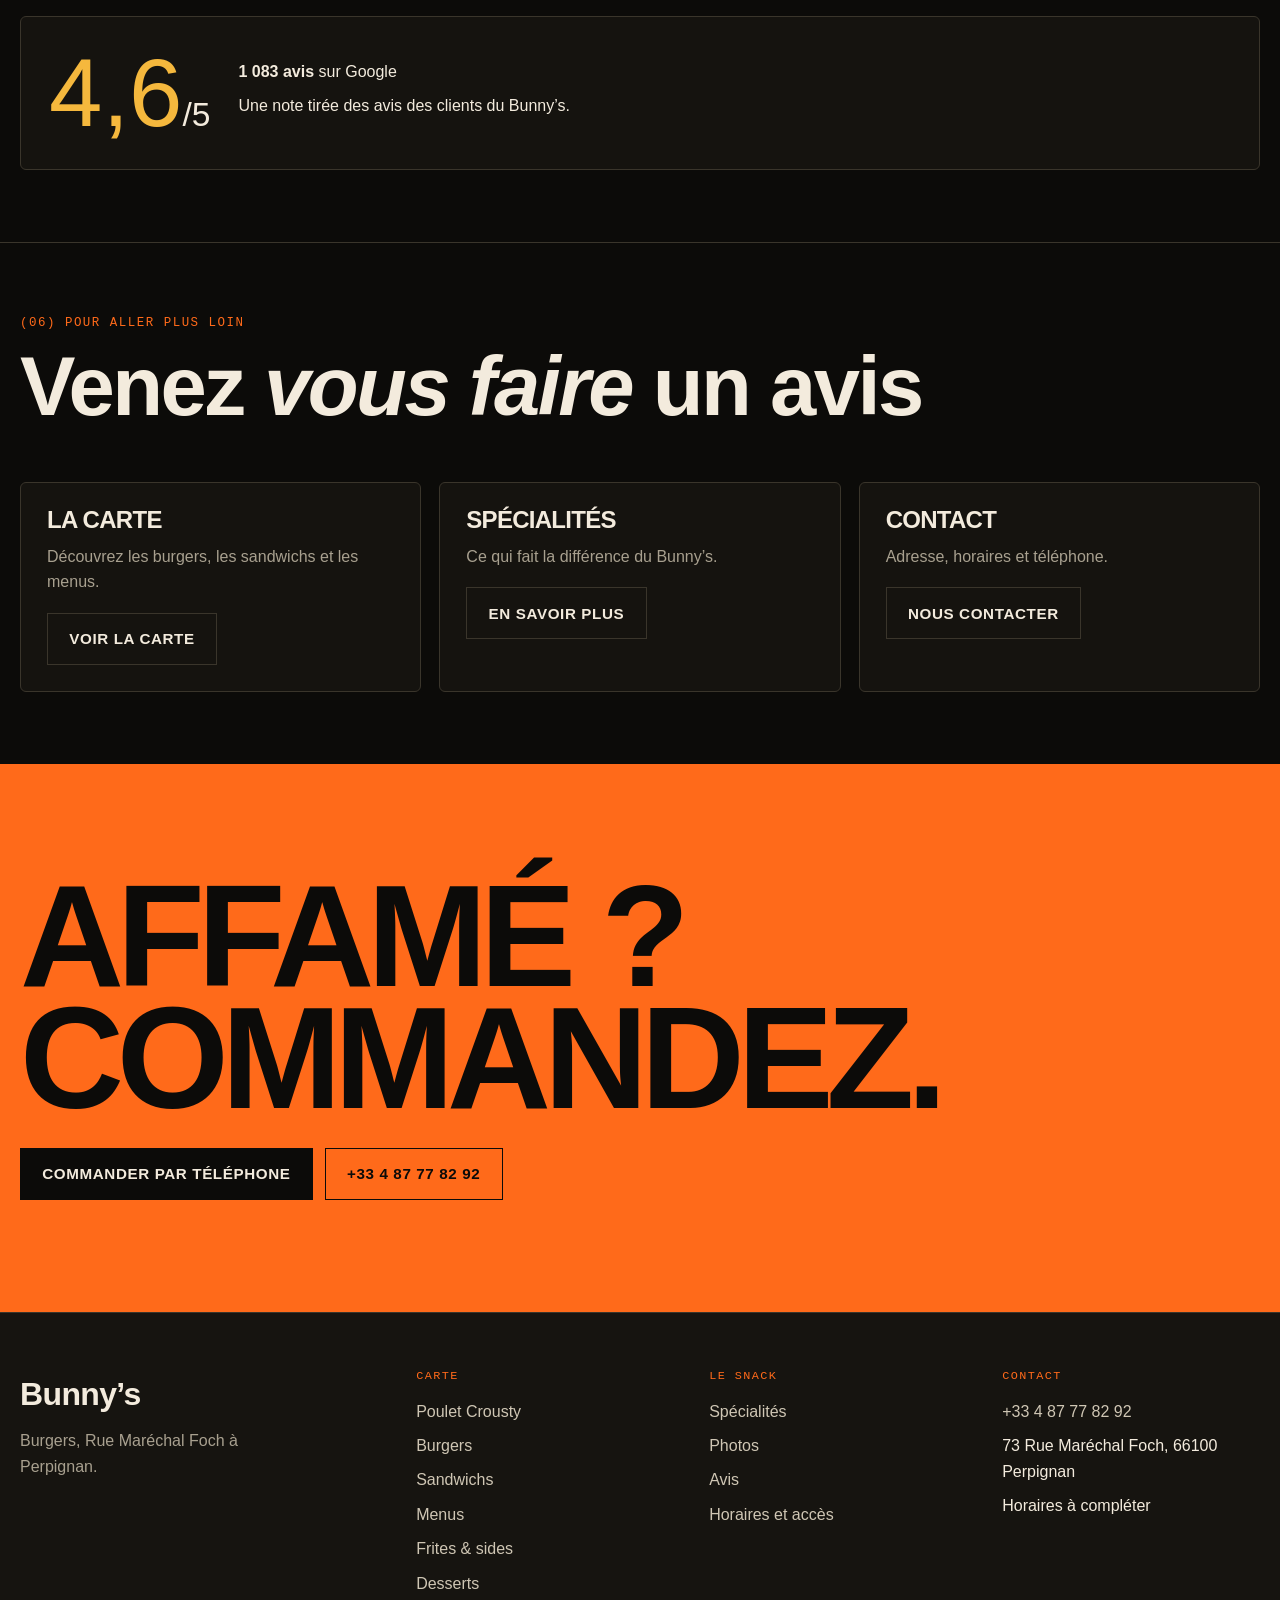
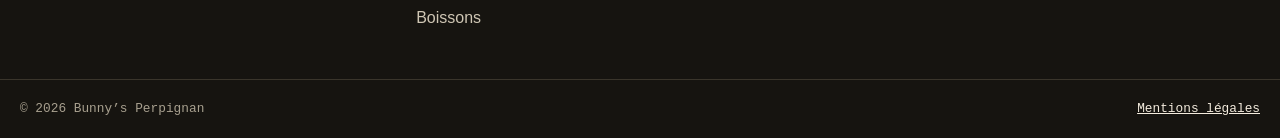
==== commit a22eee64: "Bunny2: fix specialités page, nav links, wording and images across site Co-Authored-By: Claude Haiku" ====
--- a/avis.html
+++ b/avis.html
@@ -36,13 +36,13 @@
       <ul class="cn-nav__links">
         <li><a href="index.html">Home</a></li>
         <li><a href="menu.html">La carte</a></li>
-        <li><a href="pain.html">Spécialités</a></li>
+        <li><a href="naan.html">Spécialités</a></li>
         <li><a href="gallery.html">Photos</a></li>
         <li><a href="avis.html" aria-current="page">Avis</a></li>
         <li><a href="contact.html">Contact</a></li>
       </ul>
 
-      <a class="cn-btn cn-btn--flame cn-nav__cta" href="https://www.ubereats.com/fr/store/le-cheese-pain-beziers/W6fayCsMTCiTx0mBuVoWzQ" rel="noopener">Commander</a>
+      <a class="cn-btn cn-btn--flame cn-nav__cta" href="tel:+33487778292" rel="noopener">Commander</a>
 
       <button class="cn-burger" type="button" data-burger aria-expanded="false" aria-controls="drawer">
         <span class="cn-burger__label">Menu</span>
@@ -62,7 +62,7 @@
       <ol class="cn-drawer__links">
         <li><a href="index.html"><span>01</span>Home</a></li>
         <li><a href="menu.html"><span>02</span>La carte</a></li>
-        <li><a href="pain.html"><span>03</span>Spécialités</a></li>
+        <li><a href="naan.html"><span>03</span>Spécialités</a></li>
         <li><a href="gallery.html"><span>04</span>Photos</a></li>
         <li><a href="avis.html"><span>05</span>Avis</a></li>
         <li><a href="contact.html"><span>06</span>Contact</a></li>
@@ -143,7 +143,7 @@
           <article class="sp-card cn-reveal">
             <h3 class="sp-card__title">Spécialités</h3>
             <p class="sp-card__text">Ce qui fait la différence du Bunny’s.</p>
-            <a class="cn-btn cn-btn--ghost sp-card__link" href="pain.html">En savoir plus</a>
+            <a class="cn-btn cn-btn--ghost sp-card__link" href="naan.html">En savoir plus</a>
           </article>
           <article class="sp-card cn-reveal">
             <h3 class="sp-card__title">Contact</h3>
@@ -158,7 +158,7 @@
       <div class="cn-wrap cn-cta__inner">
         <h2 class="cn-cta__title" id="cta-title">Affamé ?<br>Commandez.</h2>
         <div class="cn-cta__actions">
-          <a class="cn-btn cn-btn--ink" href="https://www.ubereats.com/fr/store/le-cheese-pain-beziers/W6fayCsMTCiTx0mBuVoWzQ" rel="noopener">Commander sur Uber Eats</a>
+          <a class="cn-btn cn-btn--ink" href="tel:+33487778292" rel="noopener">Commander par téléphone</a>
           <a class="cn-btn cn-btn--ghost-ink" href="tel:+33487778292">+33 4 87 77 82 92</a>
         </div>
       </div>
@@ -186,7 +186,7 @@
       <nav aria-labelledby="footer-snack">
         <h2 class="cn-footer__title" id="footer-snack">Le snack</h2>
         <ul class="cn-footer__links">
-          <li><a href="pain.html">Spécialités</a></li>
+          <li><a href="naan.html">Spécialités</a></li>
           <li><a href="gallery.html">Photos</a></li>
           <li><a href="avis.html">Avis</a></li>
           <li><a href="contact.html">Horaires et accès</a></li>
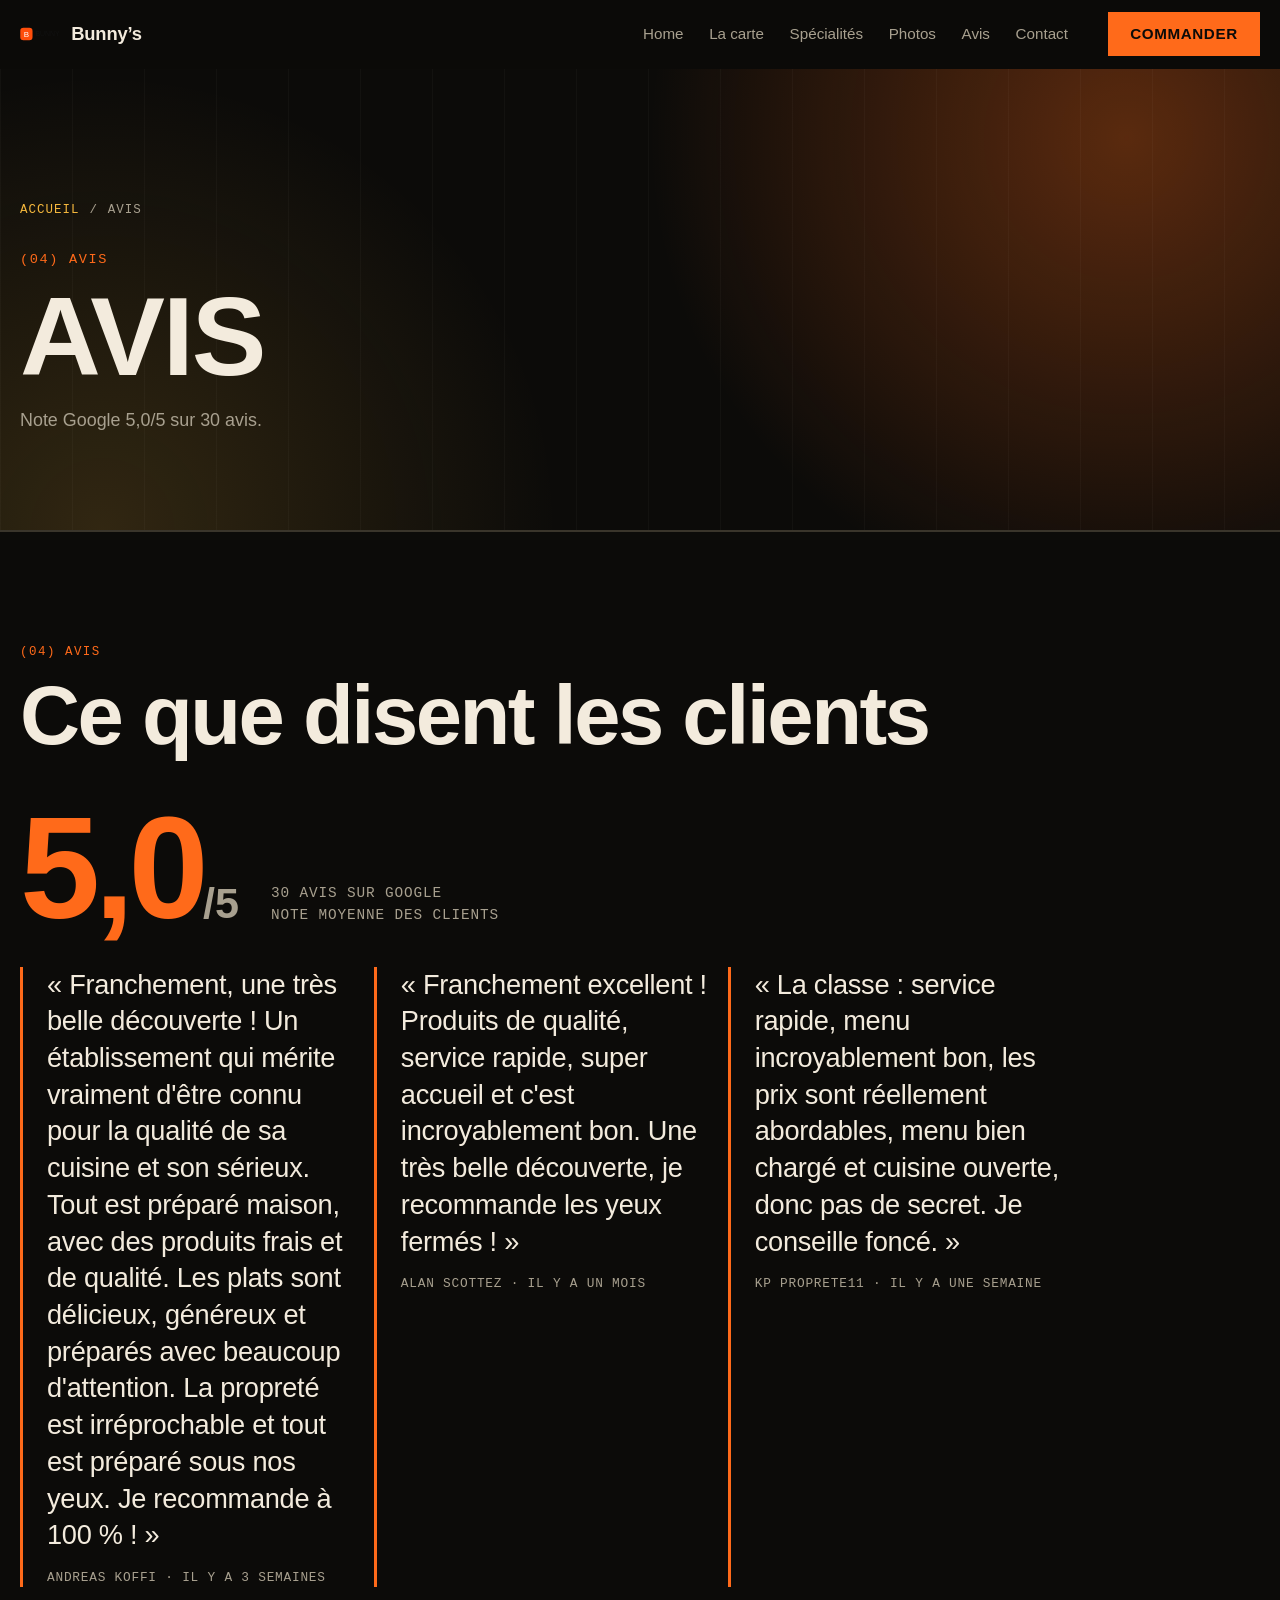
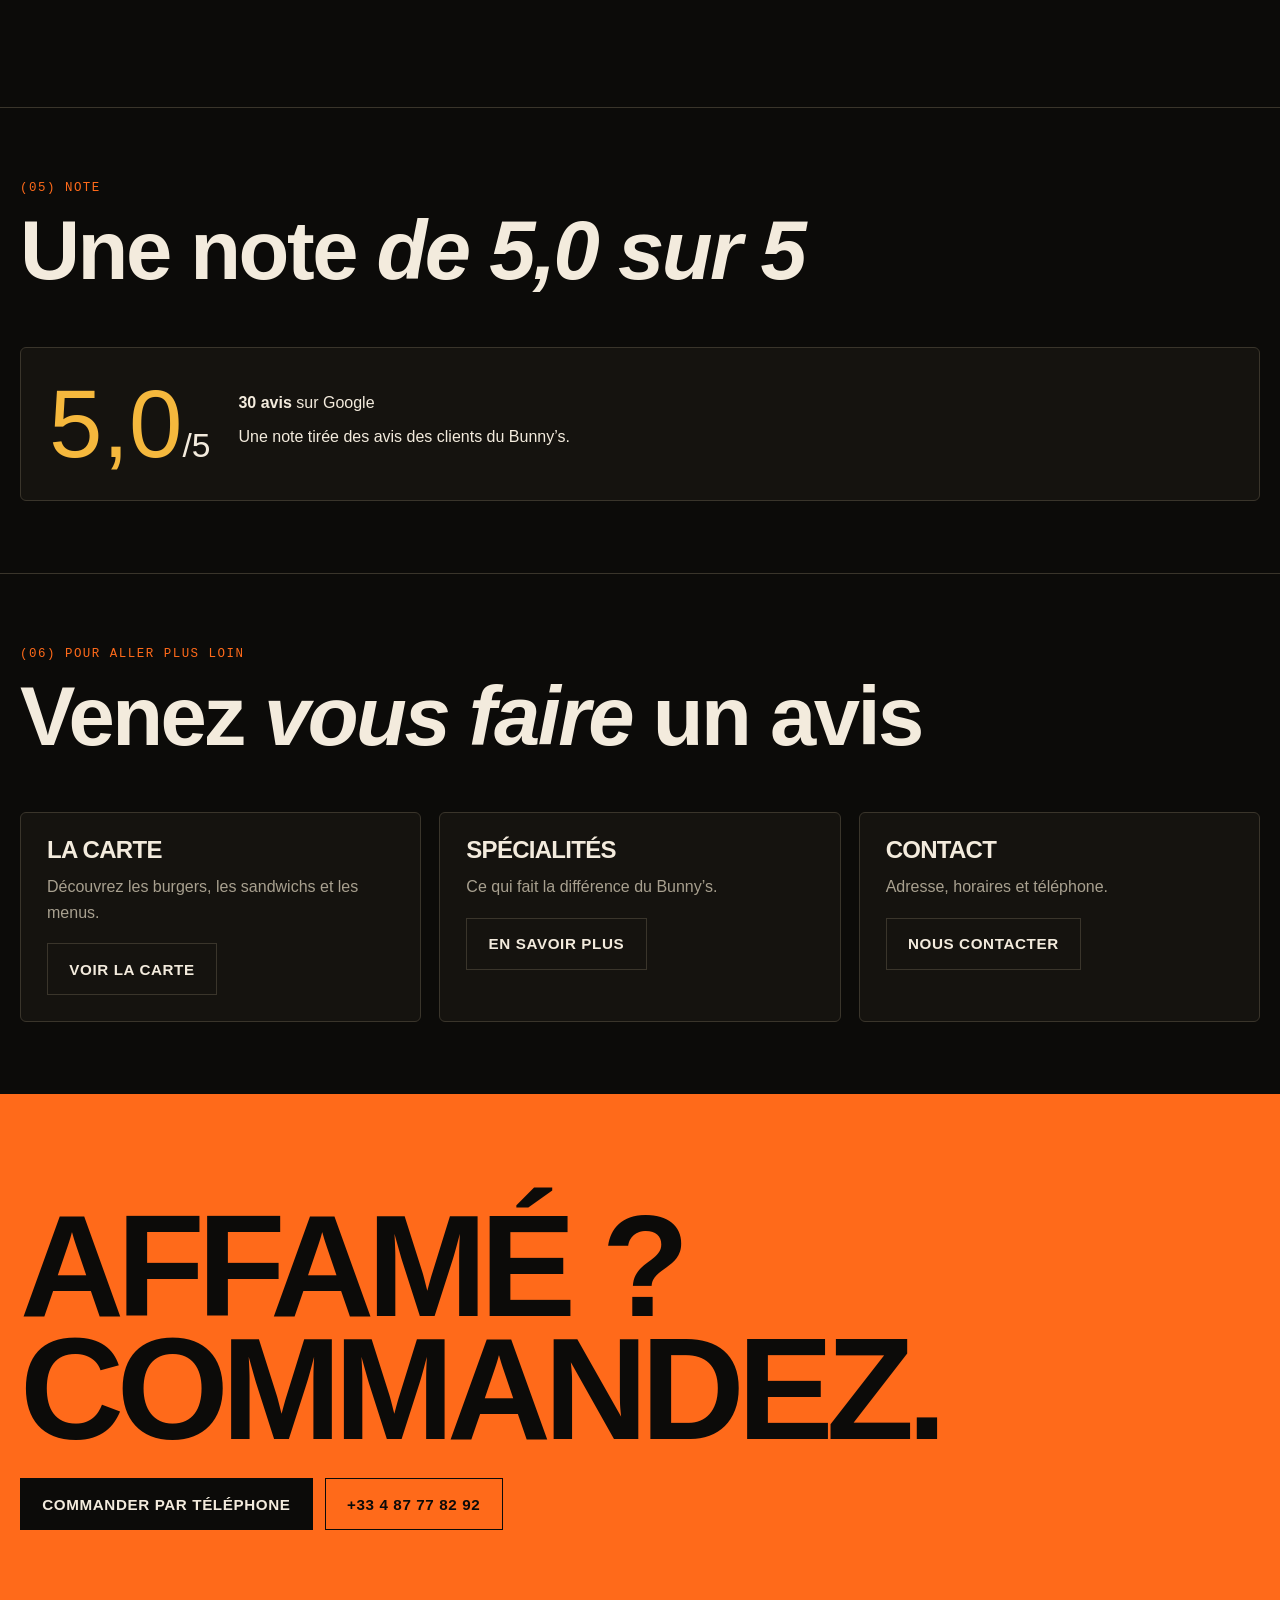
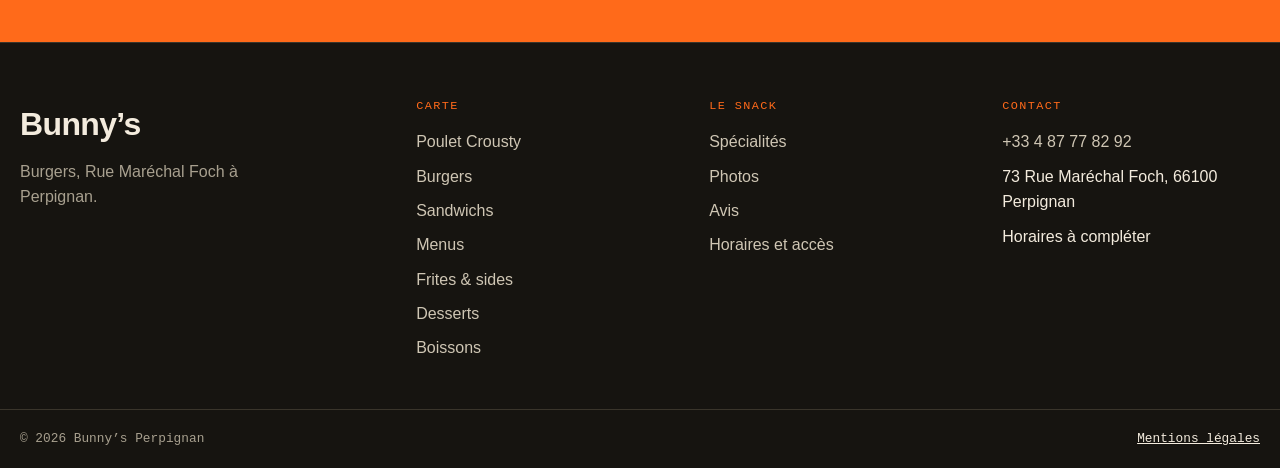
==== commit 9ff3bee9: "Bunny2: update reviews, rating and specialities page across the whole site Co-Authored-By: Claude Ha" ====
--- a/avis.html
+++ b/avis.html
@@ -4,7 +4,7 @@
   <meta charset="utf-8">
   <meta name="viewport" content="width=device-width, initial-scale=1">
   <title>Avis · Bunny’s Perpignan</title>
-  <meta name="description" content="Les avis clients du Bunny’s à Perpignan. Note Google 4,6/5 sur 1 083 avis.">
+  <meta name="description" content="Les avis clients du Bunny’s à Perpignan. Note Google 5,0/5 sur 30 avis.">
   <meta name="theme-color" content="#0C0B09">
   <meta name="color-scheme" content="dark">
   <link rel="icon" href="assets/img/favicon.svg" type="image/svg+xml">
@@ -20,7 +20,7 @@
   <meta property="og:locale" content="fr_FR">
   <meta property="og:site_name" content="Bunny’s Perpignan">
   <meta property="og:title" content="Avis · Bunny’s Perpignan">
-  <meta property="og:description" content="Les avis clients du Bunny’s à Perpignan. Note Google 4,6/5 sur 1 083 avis.">
+  <meta property="og:description" content="Les avis clients du Bunny’s à Perpignan. Note Google 5,0/5 sur 30 avis.">
 </head>
 <body>
   <a class="cn-skip" href="#main">Aller au contenu</a>
@@ -82,7 +82,7 @@
         <nav class="sp-hero__crumbs" aria-label="Fil d'Ariane"><a href="index.html">Accueil</a><span aria-hidden="true">/</span><span>Avis</span></nav>
         <p class="sp-hero__kicker">(04) Avis</p>
         <h1 class="sp-hero__title">Avis</h1>
-        <p class="sp-hero__lead">Note Google 4,6/5 sur 1 083 avis.</p>
+        <p class="sp-hero__lead">Note Google 5,0/5 sur 30 avis.</p>
       </div>
     </section>
 
@@ -93,21 +93,21 @@
           <h2 class="cn-h2" id="avis-title">Ce que disent les clients</h2>
         </header>
         <div class="cn-avis__top cn-reveal">
-          <p class="cn-avis__score">4,6<span>/5</span></p>
-          <p class="cn-avis__count">1 083 avis sur Google<br>Note moyenne des clients</p>
+          <p class="cn-avis__score">5,0<span>/5</span></p>
+          <p class="cn-avis__count">30 avis sur Google<br>Note moyenne des clients</p>
         </div>
         <ul class="cn-quotes">
           <li class="cn-quote cn-reveal">
-            <p class="cn-quote__text">« Une petite faim ? Venez ici. Service agréable et sympathique. C'est propre, rapide, efficace, et la nourriture est chaude et délicieuse. »</p>
-            <p class="cn-quote__who">F. W. · il y a 1 an</p>
+            <p class="cn-quote__text">« Franchement, une très belle découverte ! Un établissement qui mérite vraiment d'être connu pour la qualité de sa cuisine et son sérieux. Tout est préparé maison, avec des produits frais et de qualité. Les plats sont délicieux, généreux et préparés avec beaucoup d'attention. La propreté est irréprochable et tout est préparé sous nos yeux. Je recommande à 100 % ! »</p>
+            <p class="cn-quote__who">Andreas Koffi · il y a 3 semaines</p>
           </li>
-          <li class="cn-quote cn-reveal" style="--delay:.08s">
-            <p class="cn-quote__text">« Service merveilleux, probablement la meilleure cuisine qu'on puisse trouver à Perpignan. Personnel excellent en cuisine comme à la caisse. »</p>
-            <p class="cn-quote__who">A. N. · il y a 1 an</p>
+          <li class="cn-quote cn-reveal">
+            <p class="cn-quote__text">« Franchement excellent ! Produits de qualité, service rapide, super accueil et c'est incroyablement bon. Une très belle découverte, je recommande les yeux fermés ! »</p>
+            <p class="cn-quote__who">Alan Scottez · il y a un mois</p>
           </li>
-          <li class="cn-quote cn-reveal" style="--delay:.16s">
-            <p class="cn-quote__text">« Équipe très amusante et sympathique. Excellent travail d'équipe. »</p>
-            <p class="cn-quote__who">H. C. · il y a 8 mois</p>
+          <li class="cn-quote cn-reveal">
+            <p class="cn-quote__text">« La classe : service rapide, menu incroyablement bon, les prix sont réellement abordables, menu bien chargé et cuisine ouverte, donc pas de secret. Je conseille foncé. »</p>
+            <p class="cn-quote__who">kp Proprete11 · il y a une semaine</p>
           </li>
         </ul>
       </div>
@@ -116,12 +116,12 @@
       <div class="cn-wrap">
         <header class="cn-section__head cn-reveal">
           <p class="cn-kicker cn-kicker--flame">(05) Note</p>
-          <h2 class="cn-h2">Une note <em>de 4,6 sur 5</em></h2>
+          <h2 class="cn-h2">Une note <em>de 5,0 sur 5</em></h2>
         </header>
         <div class="sp-stat cn-reveal">
-          <p class="sp-stat__score">4,6<span>/5</span></p>
+          <p class="sp-stat__score">5,0<span>/5</span></p>
           <div>
-            <p class="sp-stat__text"><strong>1 083 avis</strong> sur Google</p>
+            <p class="sp-stat__text"><strong>30 avis</strong> sur Google</p>
             <p class="sp-stat__text">Une note tirée des avis des clients du Bunny’s.</p>
           </div>
         </div>
